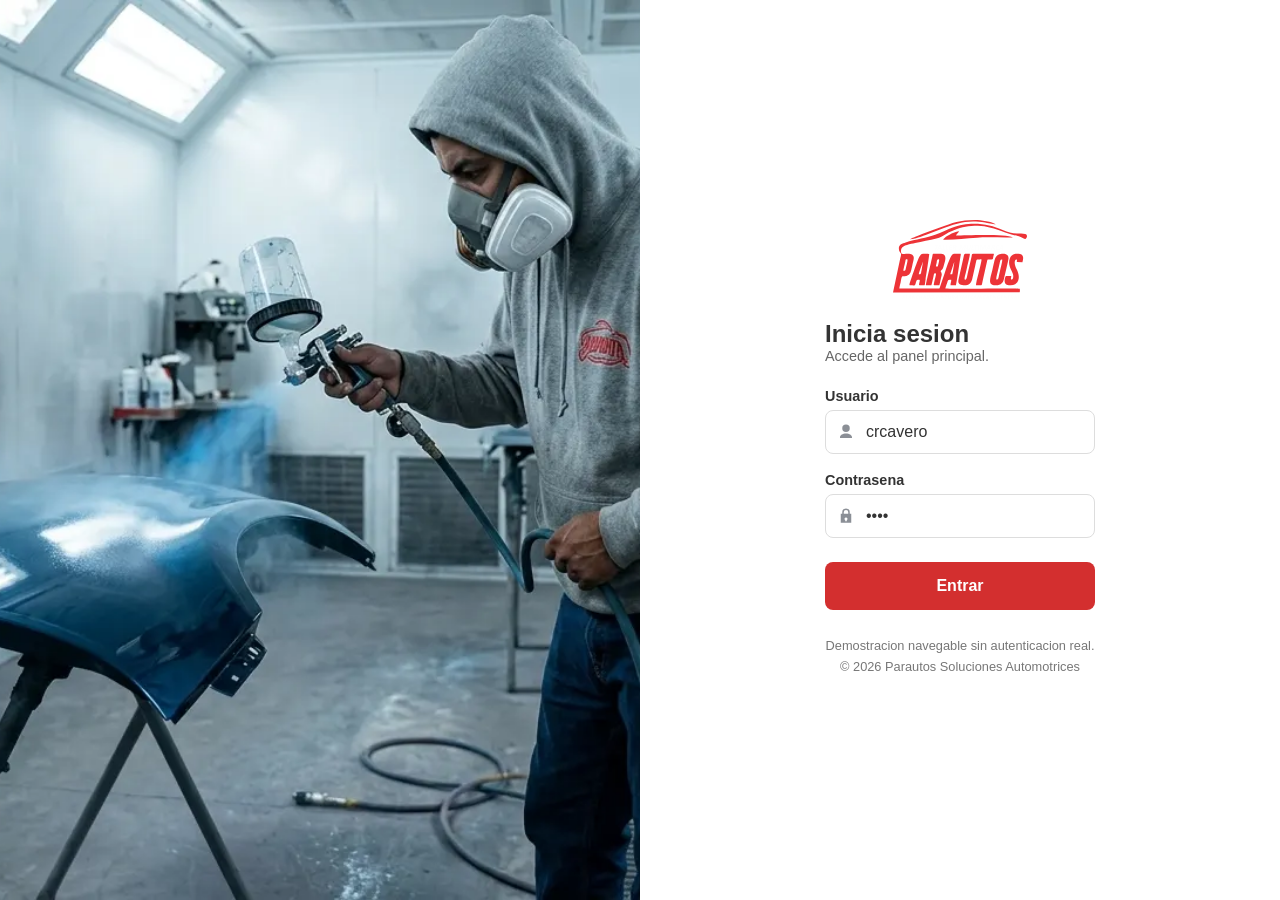
==== login.html @ 2e1cb433 "PrototipoNavegable" ====
<!DOCTYPE html>
<html lang="es">
<head>
  <meta charset="UTF-8">
  <meta name="viewport" content="width=device-width, initial-scale=1.0, viewport-fit=cover">
  <title>Iniciar Sesion - PARAUTOS</title>
  <link rel="stylesheet" href="css/login.css">
</head>
<body>
  <div class="login-page">
    <div class="left-panel"><div class="left-shade"></div><div class="mobile-brand"><img src="assets/logo_parautos.svg" alt="PARAUTOS"></div></div>
    <div class="right-panel"><div class="login-box">
      <div class="desktop-brand"><div class="placeholder-logo"><img src="assets/logo_parautos.svg" height="80" alt="PARAUTOS"></div></div>
      <h2>Inicia sesion</h2><p class="lead">Accede al panel principal.</p>
      <form action="index.html">
        <div class="form-group"><label for="username">Usuario</label><div class="field-control"><svg class="field-icon" viewBox="0 0 24 24" aria-hidden="true"><path d="M12 12a5 5 0 1 0 0-10 5 5 0 0 0 0 10Zm0 2c-4.42 0-8 2.24-8 5v1h16v-1c0-2.76-3.58-5-8-5Z"/></svg><input type="text" id="username" value="crcavero" placeholder="Usuario" autocomplete="username" required></div></div>
        <div class="form-group"><label for="password">Contrasena</label><div class="field-control"><svg class="field-icon" viewBox="0 0 24 24" aria-hidden="true"><path d="M17 9V7a5 5 0 0 0-10 0v2H5v12h14V9h-2Zm-8-2a3 3 0 0 1 6 0v2H9V7Zm3 7a2 2 0 0 1 1 3.73V19h-2v-1.27A2 2 0 0 1 12 14Z"/></svg><input type="password" id="password" value="demo" placeholder="Contrasena" autocomplete="current-password" required></div></div>
        <button type="submit" class="btn-submit">Entrar</button>
      </form>
      <div class="footer"><p>Demostracion navegable sin autenticacion real.</p><p>&copy; 2026 Parautos Soluciones Automotrices</p></div>
    </div></div>
  </div>
</body>
</html>
---- css/login.css ----
* { box-sizing: border-box; margin: 0; padding: 0; }
body { font-family: 'Segoe UI', Tahoma, Geneva, Verdana, sans-serif; min-height: 100vh; color: #333; }

.login-page { display: flex; min-height: 100vh; }

/* ---------------------------------------------------------------- Panel izquierdo */
.left-panel {
    flex: 1;
    background: url('../assets/login-img/background.webp') no-repeat center center;
    background-size: cover;
    display: flex;
    align-items: center;
    justify-content: center;
    position: relative;
}

.left-shade { display: none; }

.mobile-brand { display: none; }

.placeholder-logo { font-size: 2rem; font-weight: bold; color: #d32f2f; margin-bottom: 20px; align-items: center; display: flex; justify-content: center; }
.placeholder-logo img { display: block; }

/* ---------------------------------------------------------------- Panel derecho */
.right-panel {
    flex: 1;
    display: flex;
    align-items: center;
    justify-content: center;
    background: #fff;
}

.login-box { width: 100%; max-width: 350px; padding: 40px; }
.lead { color: #666; font-size: .9rem; margin-bottom: 24px; }

.form-group { margin-bottom: 18px; }
.form-group label { display: block; margin-bottom: 6px; font-weight: 600; font-size: .9rem; }

.field-control { position: relative; display: flex; align-items: center; }

.field-icon {
    position: absolute;
    left: 12px;
    width: 18px;
    height: 18px;
    fill: #8b8f96;
    pointer-events: none;
}

.form-group input {
    width: 100%;
    padding: 12px 12px 12px 40px;
    border: 1px solid #ddd;
    border-radius: 8px;
    font-size: 1rem;
    font-family: inherit;
    color: #333;
    background: #fff;
}

.form-group input:focus {
    outline: none;
    border-color: #d32f2f;
    box-shadow: 0 0 0 3px rgba(211, 47, 47, .12);
}

.btn-submit {
    width: 100%;
    padding: 15px;
    background-color: #d32f2f;
    color: white;
    border: none;
    border-radius: 8px;
    cursor: pointer;
    font-weight: 600;
    font-size: 1rem;
    font-family: inherit;
    margin-top: 6px;
}

.btn-submit:hover { background-color: #b3261e; }
.btn-submit:active { transform: translateY(1px); }

.footer { margin-top: 28px; font-size: .8rem; text-align: center; color: #777; }
.footer p { margin: 6px 0; }
.footer a { color: #d32f2f; text-decoration: none; }
.footer a:hover { text-decoration: underline; }

/* ---------------------------------------------------------------- Movil */
@media (max-width: 768px) {
    body { background: #f2f3f5; }

    .login-page { flex-direction: column; min-height: 100vh; }

    /* Franja superior con la imagen del pintor */
    .left-panel {
        flex: 0 0 auto;
        width: 100%;
        height: 42vh;
        min-height: 240px;
        max-height: 340px;
        background-position: center 30%;
        align-items: center;
        justify-content: center;
    }

    /* Velo oscuro + desenfoque para que el logo se lea bien */
    .left-shade {
        display: block;
        position: absolute;
        inset: 0;
        background: linear-gradient(180deg, rgba(0,0,0,.30) 0%, rgba(0,0,0,.12) 55%, rgba(0,0,0,.38) 100%);
        backdrop-filter: blur(2px);
    }

    /* Logo centrado en ambos ejes respecto de la imagen */
    .mobile-brand {
        display: flex;
        align-items: center;
        justify-content: center;
        position: relative;
        width: 100%;
        padding: 0 16px;
    }

    .mobile-brand img { max-width: 168px; max-height: 64px; object-fit: contain; }

    .desktop-brand { display: none; }

    /* Formulario a pantalla casi completa */
    .right-panel {
        flex: 1 0 auto;
        width: 100%;
        align-items: flex-start;
        background: transparent;
        padding: 0 14px;
    }

    /* Mas aire entre la imagen de cabecera y el formulario */
    .login-box {
        max-width: 520px;
        margin: 22px auto 0;
        padding: 28px 22px calc(28px + env(safe-area-inset-bottom));
        background: #fff;
        border-radius: 18px;
        box-shadow: 0 6px 24px rgba(0, 0, 0, .08);
    }

    h2 { font-size: 1.3rem; }
    .lead { text-align: center; margin-bottom: 22px; }

    /* Campos mas altos y comodos para el pulgar */
    .form-group { margin-bottom: 20px; }
    .form-group input {
        height: 52px;
        padding: 0 14px 0 44px;
        font-size: 1rem;
    }
    .field-icon { left: 15px; width: 20px; height: 20px; }

    .btn-submit { height: 54px; margin-top: 10px; font-size: 1.05rem; }

    .footer { margin-top: 26px; font-size: .78rem; }
}

/* Pantallas muy estrechas */
@media (max-width: 360px) {
    .left-panel { height: 36vh; min-height: 200px; }
    .right-panel { padding: 0 10px; }
    .login-box { margin-top: 18px; padding: 24px 18px 26px; }
    .form-group input { height: 50px; }
    .btn-submit { height: 52px; }
}
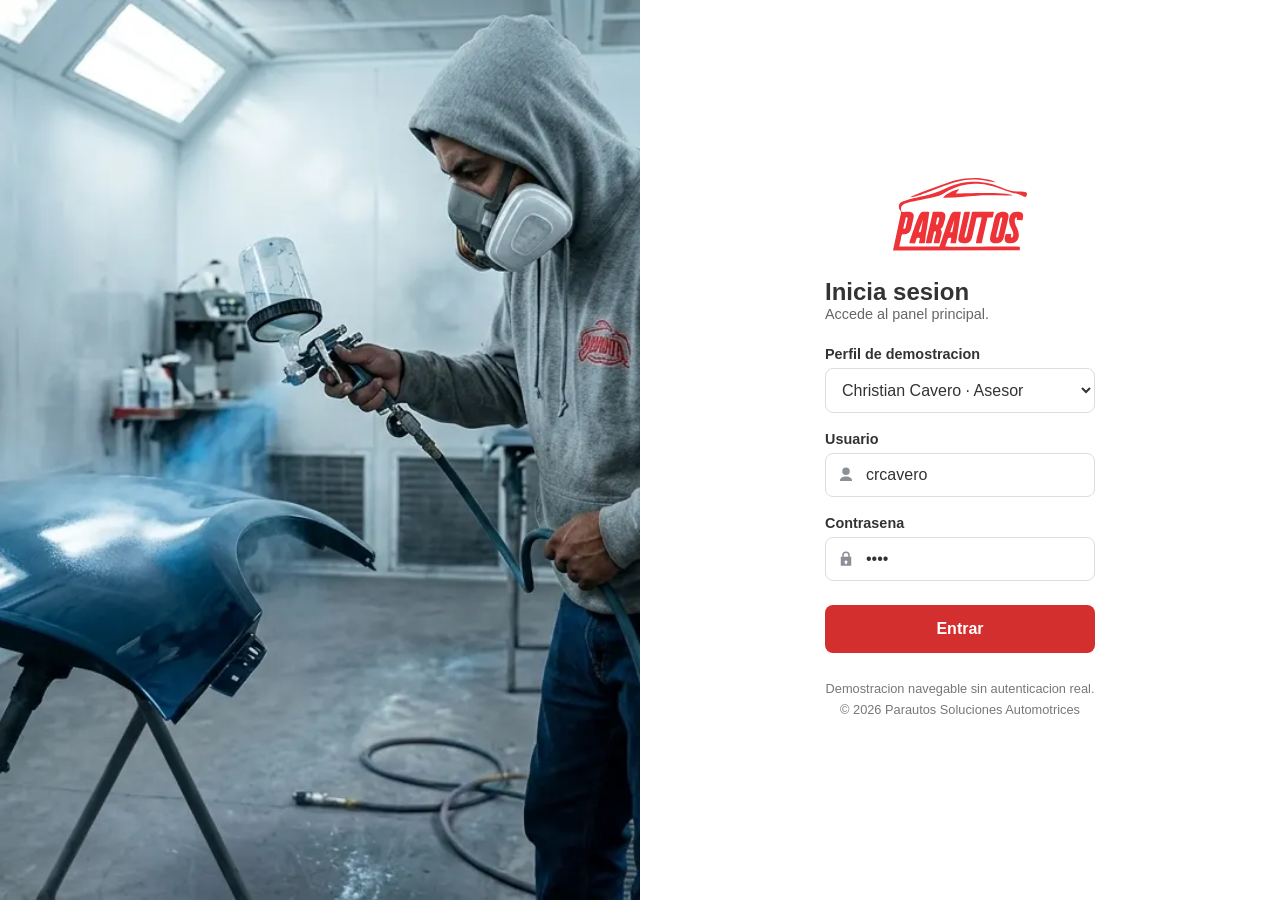
==== commit 514181ed: "Navegacion Mejorada" ====
--- a/login.html
+++ b/login.html
@@ -12,7 +12,8 @@
     <div class="right-panel"><div class="login-box">
       <div class="desktop-brand"><div class="placeholder-logo"><img src="assets/logo_parautos.svg" height="80" alt="PARAUTOS"></div></div>
       <h2>Inicia sesion</h2><p class="lead">Accede al panel principal.</p>
-      <form action="index.html">
+      <form id="demoLogin">
+        <div class="form-group"><label for="demoProfile">Perfil de demostracion</label><select id="demoProfile"><option value="crcavero">Christian Cavero · Asesor</option><option value="camaya">Carlos Amaya · Administrador</option></select></div>
         <div class="form-group"><label for="username">Usuario</label><div class="field-control"><svg class="field-icon" viewBox="0 0 24 24" aria-hidden="true"><path d="M12 12a5 5 0 1 0 0-10 5 5 0 0 0 0 10Zm0 2c-4.42 0-8 2.24-8 5v1h16v-1c0-2.76-3.58-5-8-5Z"/></svg><input type="text" id="username" value="crcavero" placeholder="Usuario" autocomplete="username" required></div></div>
         <div class="form-group"><label for="password">Contrasena</label><div class="field-control"><svg class="field-icon" viewBox="0 0 24 24" aria-hidden="true"><path d="M17 9V7a5 5 0 0 0-10 0v2H5v12h14V9h-2Zm-8-2a3 3 0 0 1 6 0v2H9V7Zm3 7a2 2 0 0 1 1 3.73V19h-2v-1.27A2 2 0 0 1 12 14Z"/></svg><input type="password" id="password" value="demo" placeholder="Contrasena" autocomplete="current-password" required></div></div>
         <button type="submit" class="btn-submit">Entrar</button>
@@ -20,5 +21,11 @@
       <div class="footer"><p>Demostracion navegable sin autenticacion real.</p><p>&copy; 2026 Parautos Soluciones Automotrices</p></div>
     </div></div>
   </div>
+  <script>
+    const profiles={camaya:{id:1,idRol:1,nombres:'Carlos Amaya',nombreUsuario:'camaya',correo:'admin@parautos.pe',activo:true},crcavero:{id:2,idRol:2,nombres:'Christian Cavero',nombreUsuario:'crcavero',correo:'ccavero@parautos.pe',activo:true}};
+    const profile=document.querySelector('#demoProfile'),username=document.querySelector('#username');
+    profile.onchange=()=>username.value=profile.value;
+    document.querySelector('#demoLogin').onsubmit=event=>{event.preventDefault();const selected=profiles[profile.value]||profiles.crcavero;localStorage.setItem('parautos-apf2-user',JSON.stringify(selected));localStorage.setItem('parautos-apf2-show-pending-alert','true');location.href='index.html'};
+  </script>
 </body>
 </html>
--- a/css/login.css
+++ b/css/login.css
@@ -57,6 +57,8 @@
     color: #333;
     background: #fff;
 }
+.form-group select { width: 100%; padding: 12px; border: 1px solid #ddd; border-radius: 8px; font: inherit; color: #333; background: #fff; }
+.form-group select:focus { outline: none; border-color: #d32f2f; box-shadow: 0 0 0 3px rgba(211, 47, 47, .12); }
 
 .form-group input:focus {
     outline: none;
